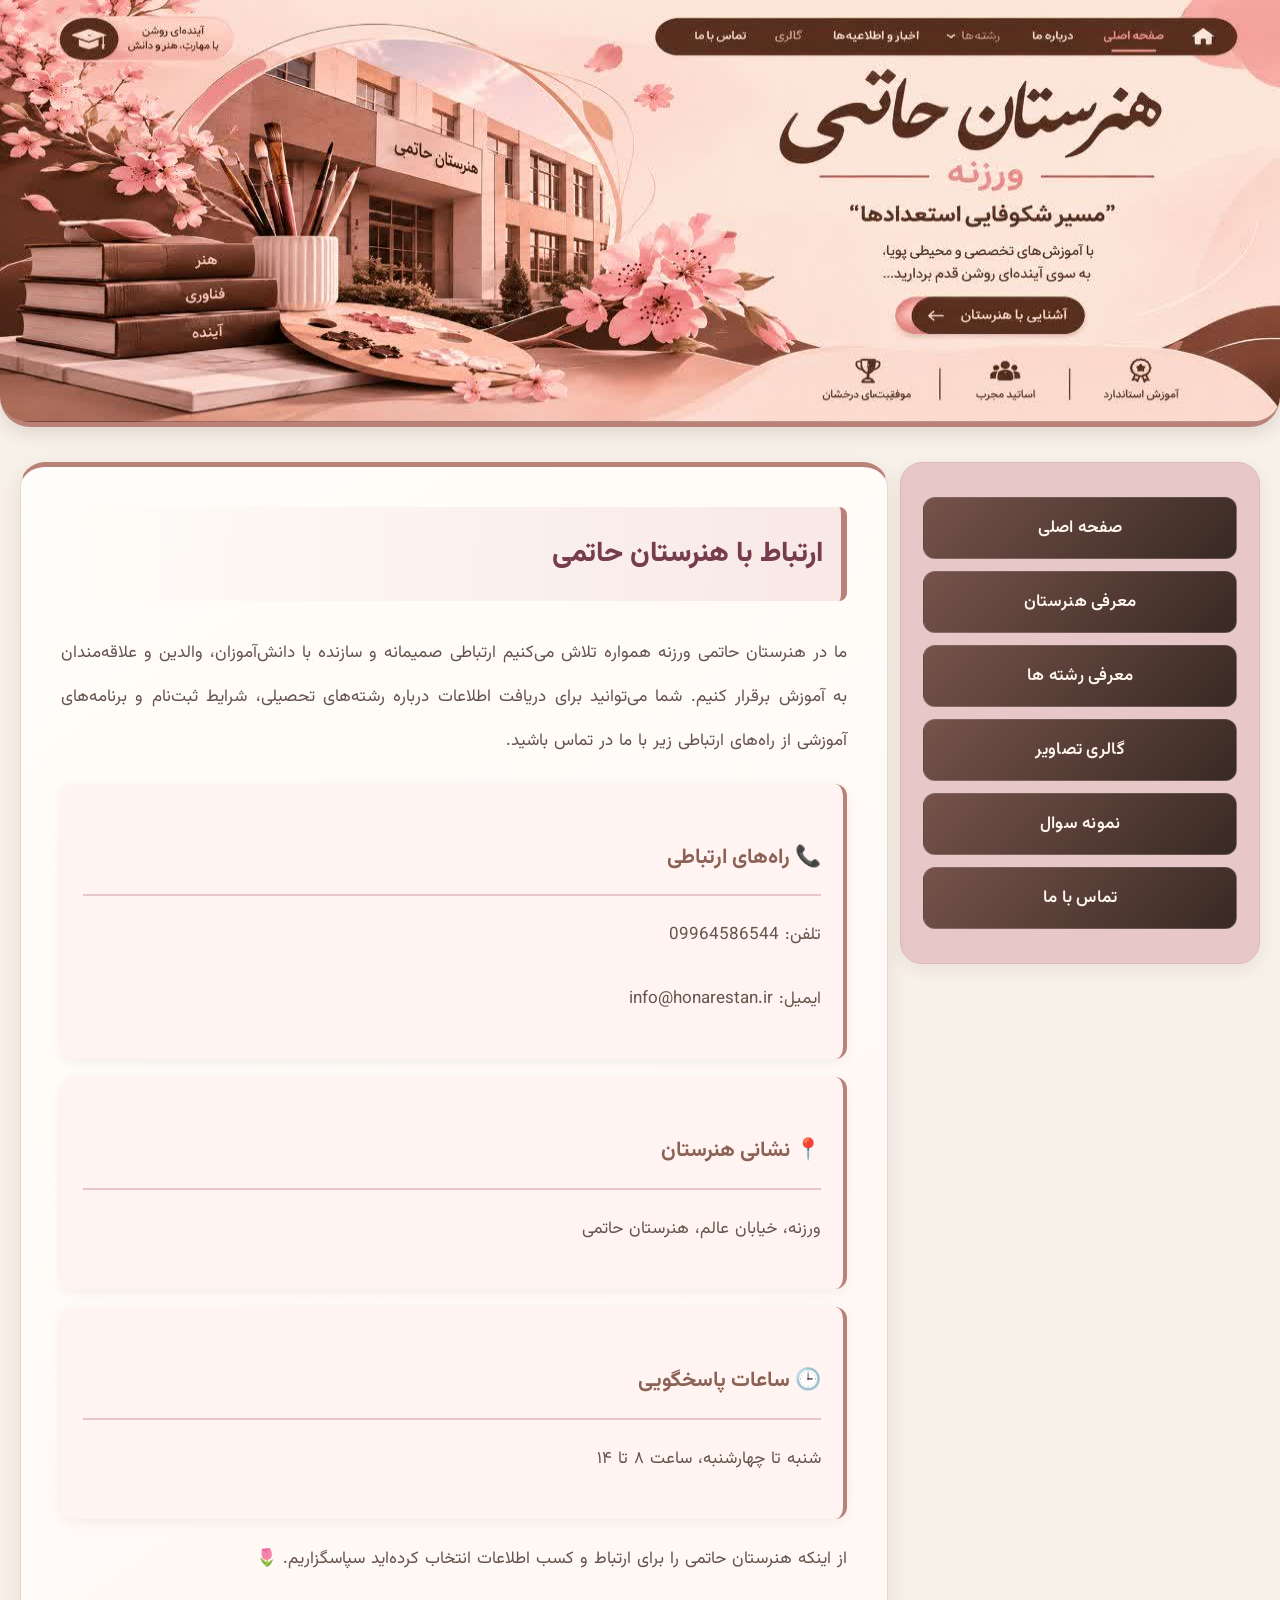
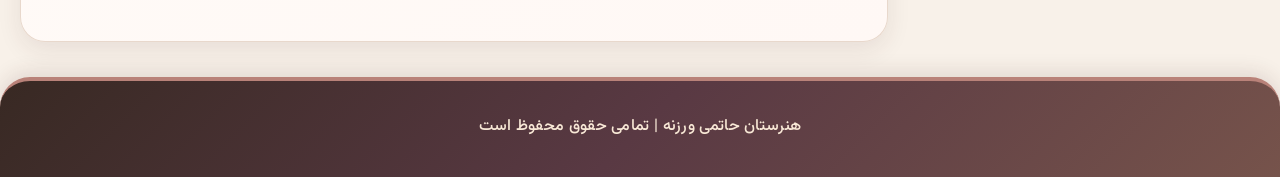
==== about.html @ 9a29a967 "add my site" ====
<!doctype html>
<html>
<head>
	<link rel="preconnect" href="https://fonts.googleapis.com">	
	<link rel="preconnect" href="https://fonts.gstatic.com" crossorigin>
	<link href="https://fonts.googleapis.com/css2?family=Vazirmatn:wght@400;500;600;700;800&display=swap" rel="stylesheet">


<meta charset="utf-8">
	    <meta name="viewport" content="width=device-width, initial-scale=1.0">

<title>تماس با ما</title>
	<style>
		
@charset "utf-8";
* {
    box-sizing: border-box;
}

body {
    font-family: 'Vazirmatn', Tahoma, sans-serif;
    direction: rtl;
    min-height: 100vh;
    display: flex;
    flex-direction: column;
    margin: 0;
    padding: 0;
    width: 100%;
    background-color: #F8F1E9;
    color: #382923;
}

.header {
    width: 100%;
    height: clamp(250px, 35vw, 550px);
    background-image: url("banner.jfif");
    background-size: cover;
    background-repeat: no-repeat;
    background-position: center;
    border-radius: 0 0 30px 30px;
    border-bottom: 5px solid #B98279;
    box-shadow: 0 5px 18px rgba(64, 37, 31, 0.15);
}
.main {
    direction: rtl;
    width: 100%;
    display: flex;
    align-items: flex-start;
    gap: 1%;
    padding: 20px;
    flex: 1;
    flex-direction: row-reverse;
    max-width: 1600px;
    margin: 0 auto;
}
.content {
    background: linear-gradient(145deg, #fffdf9, #fff8f5);
    width: 70%;
    min-height: 450px;
    padding: 40px;
    margin: 15px 0;
    text-align: justify;
    font-size: 17px;
    color: #66534b;
    border-radius: 25px;
    border: 1px solid #E8D8CC;
    border-top: 5px solid #B98279;
    box-shadow: 0 8px 25px rgba(64, 37, 31, 0.09);
    line-height: 2.5;
    transition: all 0.35s ease;
    position: relative;
    overflow: hidden;
}

/* افکت حرکت محتوا */

.content:hover {
    transform: translateY(-4px);
    box-shadow: 0 13px 30px rgba(64, 37, 31, 0.14);
}

/* عنوان اصلی محتوا */

.content h2 {
    color: #763D4E;
    font-size: 28px;
    font-weight: 800;
    margin-top: 0;
    margin-bottom: 30px;
    padding: 12px 18px;
    border-right: 6px solid #B98279;
    background: linear-gradient(to left, #F8E8E6, transparent);
    border-radius: 8px;
}

/* عنوان های فرعی */

.content h3 {
    color: #8B6255;
    font-size: 21px;
    font-weight: 700;
    border-bottom: 2px solid #E8C7C9;
    padding-bottom: 10px;
    margin-top: 30px;
    margin-bottom: 15px;
}

/* متن های داخل محتوا */

.content p {
    font-size: 17px;
    color: #66534b;
    line-height: 2.6;
    text-align: justify;
    word-spacing: 1px;
    margin-bottom: 20px;
}

/* تصاویر داخل محتوا */

.content img {
    display: block;
    max-width: 100%;
    height: auto;
    margin: 25px auto;
    border-radius: 18px;
    box-shadow: 0 5px 18px rgba(64, 37, 31, 0.13);
    transition: 0.3s ease;
}

.content img:hover {
    transform: scale(1.02);
}

/* فهرست داخل محتوا */

.content ul {
    padding-right: 25px;
}

.content li {
    margin: 10px 0;
    line-height: 2.2;
}

/* لینک های داخل محتوا */

.content a {
    color: #8B6255;
    text-decoration: none;
    transition: 0.3s;
}

.content a:hover {
    color: #B98279;
}

/* کارت های اطلاعاتی داخل محتوا */

.content .info-card {
    background: #FFF4F1;
    border-right: 4px solid #B98279;
    padding: 18px 22px;
    margin: 18px 0;
    border-radius: 12px;
    box-shadow: 0 3px 12px rgba(64, 37, 31, 0.06);
    transition: 0.3s ease;
}

.content .info-card:hover {
    transform: translateX(-5px);
    background: #FBE8E6;
}



.menu {
    width: 29%;
    background-color: #E8C7C9;
    min-height: 430px;
    padding: 22px;
    margin-top: 15px;
    font-size: 17px;
    border-radius: 22px;
    box-shadow: 0 5px 18px rgba(64, 37, 31, 0.08);
    border: 1px solid #DDB9B9;
    transition: 0.3s ease;
}

/* عنوان منو */

.menu h2,
.menu h3 {
    color: #763D4E;
    text-align: center;
    margin-top: 5px;
    margin-bottom: 25px;
}

/* لیست منو */

.menu ul {
    list-style: none;
    padding: 0;
    margin: 0;
}

.menu li {
    margin: 12px 0;
}

/* دکمه های منو */

.menu a:link,
.menu a:visited {
    background: linear-gradient(135deg, #76534B, #382923);
    color: #fff7f0;
    padding: 17px;
    display: block;
    text-decoration: none;
    border-radius: 12px;
    text-align: center;
    font-weight: 600;
    transition: all 0.3s ease;
    border: 1px solid rgba(255,255,255,0.15);
    letter-spacing: 0.3px;
}

/* افکت دکمه های منو */

.menu a:hover {
    background: linear-gradient(135deg, #B98279, #E8C7C9);
    color: #382923;
    transform: translateX(-5px);
    box-shadow: 0 6px 15px rgba(64, 37, 31, 0.2);
}

/* دسترسی با صفحه کلید */

.menu a:focus-visible {
    outline: 3px solid #763D4E;
    outline-offset: 3px;
}


img {
    max-width: 100%;
    height: auto;
    border-radius: 12px;
}


.footer {
    width: 100%;
    min-height: 100px;
    margin-top: auto;
    padding: 25px 15px;
    line-height: 2;
    text-align: center;
    background: linear-gradient(135deg, #382923, #593943, #76534B);
    font-size: 16px;
    color: #F8E8D6;
    border-top: 4px solid #B98279;
    border-radius: 30px 30px 0 0;
    box-shadow: 0 -5px 20px rgba(64, 37, 31, 0.12);
    transition: 0.3s ease;
}

.footer p {
    margin: 5px 0;
    font-weight: 500;
    letter-spacing: 0.3px;
}

.footer:hover {
    box-shadow: 0 -8px 25px rgba(64, 37, 31, 0.18);
}


@media screen and (max-width: 768px) {

    .main {
        flex-direction: column;
        padding: 10px;
        gap: 10px;
    }

    .content,
    .menu {
        width: 100%;
        padding: 20px;
        margin: 5px 0;
    }

    .header {
        height: 220px;
        border-radius: 0 0 20px 20px;
    }

    .content h2 {
        font-size: 22px;
    }

    .content h3 {
        font-size: 18px;
    }

    .content p {
        font-size: 15px;
    }

    .menu {
        min-height: auto;
    }

    .menu a:link,
    .menu a:visited {
        padding: 14px;
        font-size: 15px;
    }

    .footer {
        font-size: 14px;
        padding: 20px 10px;
        min-height: 85px;
    }
}


@media screen and (max-width: 400px) {

    .content {
        padding: 15px;
    }

    .content h2 {
        font-size: 19px;
    }

    .content h3 {
        font-size: 17px;
    }

    .content p {
        font-size: 14px;
    }

    .menu {
        padding: 15px;
    }

    .footer {
        font-size: 13px;
    }
}

		
	

/* اصلاحات یکپارچه برای نمایشگرهای کوچک و هدر کامل */
html { width: 100%; overflow-x: hidden; }
body { width: 100%; max-width: 100%; overflow-x: hidden; }
.header {
    width: 100%;
    height: auto !important;
    min-height: 0 !important;
    aspect-ratio: 1280 / 427;
    background-size: 100% 100% !important;
    background-position: center center !important;
    background-repeat: no-repeat;
}
.main { width: 100%; max-width: 100%; min-width: 0; }
.content, .menu { min-width: 0; max-width: 100%; overflow-wrap: anywhere; }
img, video, iframe { max-width: 100%; }
@media (max-width: 768px) {
    .main { flex-direction: column !important; align-items: stretch; gap: 12px; padding: 10px; }
    .content, .menu { width: 100% !important; max-width: 100%; margin: 5px 0; padding: 18px; }
    .header { border-radius: 0 0 18px 18px; }
    .content { font-size: 15px; line-height: 2; }
    .content p { font-size: 15px; line-height: 2.1; }
    .content h1 { font-size: clamp(21px, 6vw, 28px); }
    .content h2 { font-size: clamp(19px, 5.2vw, 24px); }
    .menu a { display: block; max-width: 100%; overflow-wrap: anywhere; }
}
@media (max-width: 400px) {
    .main { padding: 7px; }
    .content, .menu { padding: 14px; }
}

</style>
</head>

<body>
	<div class="header"></div>
	<div class="main">
		<div class="content">
			
<h2>ارتباط با هنرستان حاتمی</h2>

<p>
ما در هنرستان حاتمی ورزنه همواره تلاش می‌کنیم
ارتباطی صمیمانه و سازنده با دانش‌آموزان،
والدین و علاقه‌مندان به آموزش برقرار کنیم.
شما می‌توانید برای دریافت اطلاعات درباره رشته‌های
تحصیلی، شرایط ثبت‌نام و برنامه‌های آموزشی
از راه‌های ارتباطی زیر با ما در تماس باشید.
</p>

<div class="info-card">
    <h3>📞 راه‌های ارتباطی</h3>
    <p>
    تلفن: 09964586544
    </p>
    <p>
    ایمیل: info@honarestan.ir
    </p>
</div>

<div class="info-card">
    <h3>📍 نشانی هنرستان</h3>
    <p>
    ورزنه، خیابان عالم، هنرستان حاتمی
    </p>
</div>

<div class="info-card">
    <h3>🕒 ساعات پاسخگویی</h3>
    <p>
    شنبه تا چهارشنبه، ساعت ۸ تا ۱۴
    </p>
</div>

<p>
از اینکه هنرستان حاتمی را برای ارتباط و کسب اطلاعات
انتخاب کرده‌اید سپاسگزاریم. 🌷
</p>






				

				
		</div>
		<div class="menu">
			<ul>
		<li> <a href="index.html">صفحه اصلی</a></li>
		<li> <a href="moarefi.html">معرفی هنرستان</a></li>
		<li> <a href="reshteh.html">معرفی رشته ها</a></li>
		<li><a href="galeri.html">گالری تصاویر</a></li>
		<li><a href="Sample Questions.html">نمونه سوال</a></li>
		<li><a href="about.html">تماس با ما</a></li>
			</ul>
		</div>
	</div>
	<div class="footer">
			<p>هنرستان حاتمی ورزنه | تمامی حقوق محفوظ است</p>

	</div>
</body>
</html>
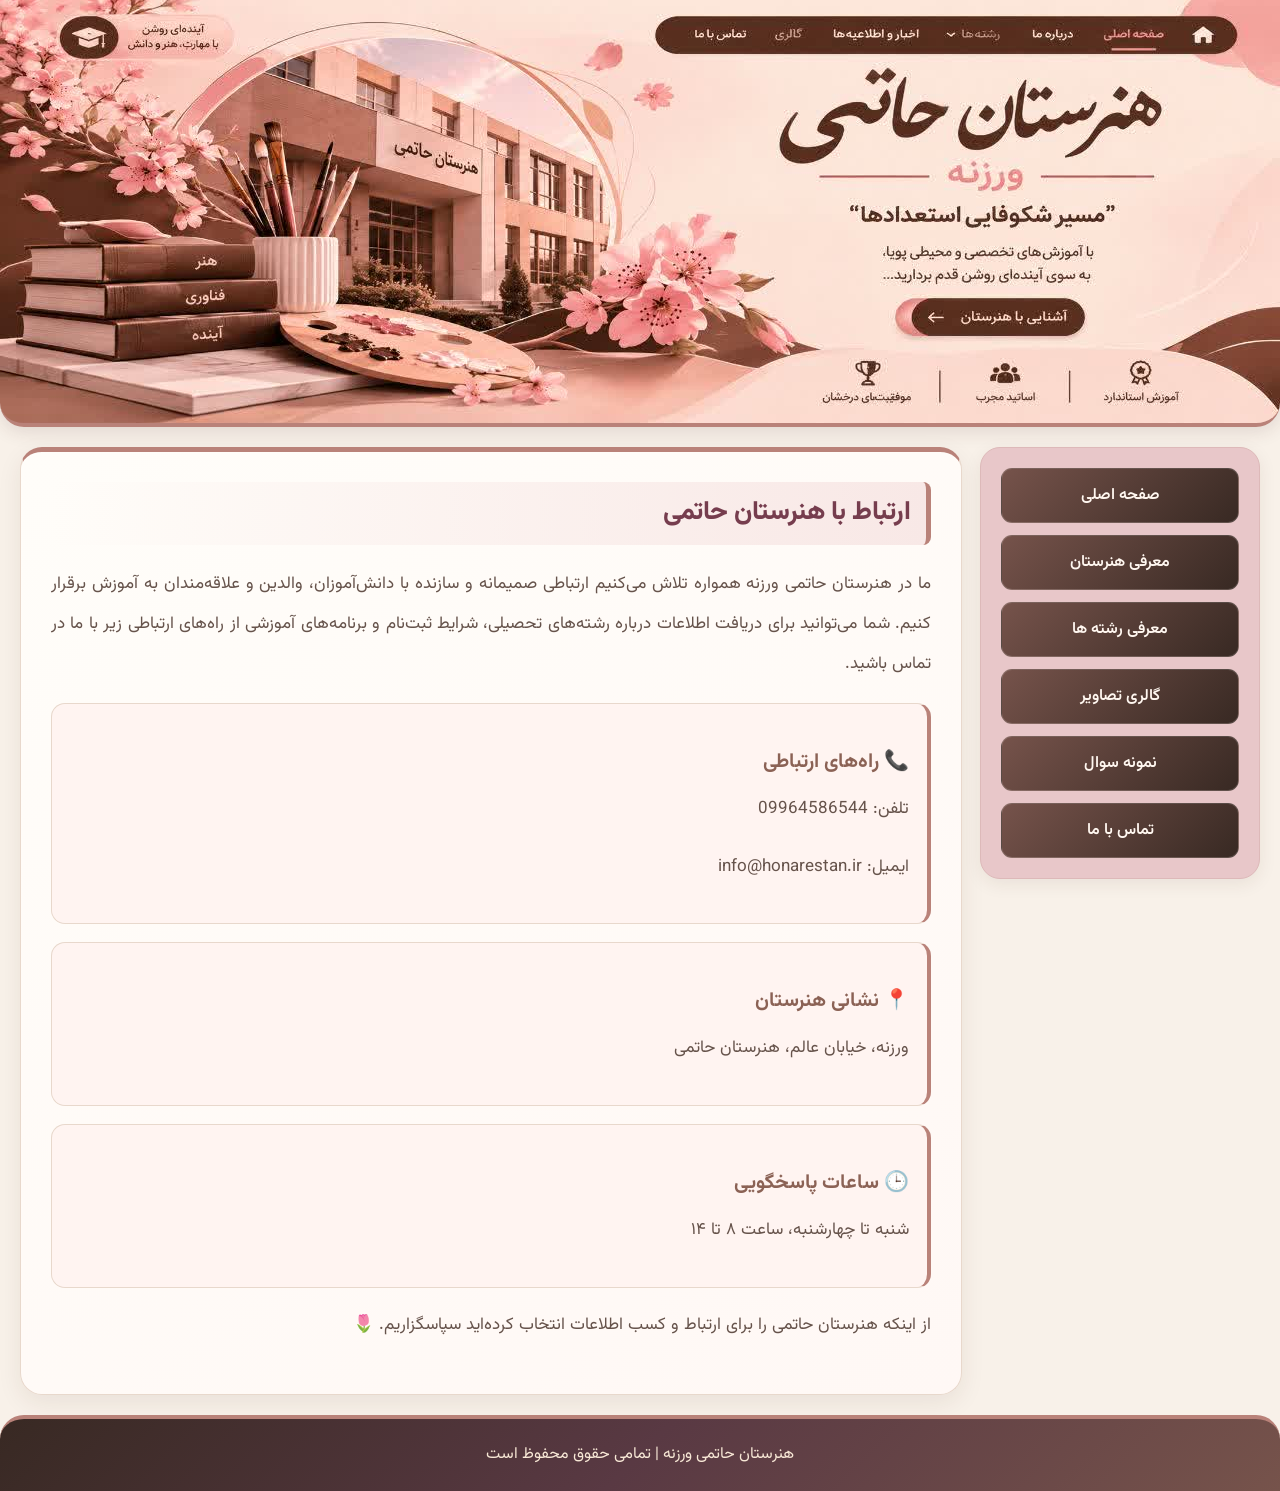
==== commit b72aa8de: "add my files" ====
--- a/about.html
+++ b/about.html
@@ -10,384 +10,7 @@
 	    <meta name="viewport" content="width=device-width, initial-scale=1.0">
 
 <title>تماس با ما</title>
-	<style>
-		
-@charset "utf-8";
-* {
-    box-sizing: border-box;
-}
-
-body {
-    font-family: 'Vazirmatn', Tahoma, sans-serif;
-    direction: rtl;
-    min-height: 100vh;
-    display: flex;
-    flex-direction: column;
-    margin: 0;
-    padding: 0;
-    width: 100%;
-    background-color: #F8F1E9;
-    color: #382923;
-}
-
-.header {
-    width: 100%;
-    height: clamp(250px, 35vw, 550px);
-    background-image: url("banner.jfif");
-    background-size: cover;
-    background-repeat: no-repeat;
-    background-position: center;
-    border-radius: 0 0 30px 30px;
-    border-bottom: 5px solid #B98279;
-    box-shadow: 0 5px 18px rgba(64, 37, 31, 0.15);
-}
-.main {
-    direction: rtl;
-    width: 100%;
-    display: flex;
-    align-items: flex-start;
-    gap: 1%;
-    padding: 20px;
-    flex: 1;
-    flex-direction: row-reverse;
-    max-width: 1600px;
-    margin: 0 auto;
-}
-.content {
-    background: linear-gradient(145deg, #fffdf9, #fff8f5);
-    width: 70%;
-    min-height: 450px;
-    padding: 40px;
-    margin: 15px 0;
-    text-align: justify;
-    font-size: 17px;
-    color: #66534b;
-    border-radius: 25px;
-    border: 1px solid #E8D8CC;
-    border-top: 5px solid #B98279;
-    box-shadow: 0 8px 25px rgba(64, 37, 31, 0.09);
-    line-height: 2.5;
-    transition: all 0.35s ease;
-    position: relative;
-    overflow: hidden;
-}
-
-/* افکت حرکت محتوا */
-
-.content:hover {
-    transform: translateY(-4px);
-    box-shadow: 0 13px 30px rgba(64, 37, 31, 0.14);
-}
-
-/* عنوان اصلی محتوا */
-
-.content h2 {
-    color: #763D4E;
-    font-size: 28px;
-    font-weight: 800;
-    margin-top: 0;
-    margin-bottom: 30px;
-    padding: 12px 18px;
-    border-right: 6px solid #B98279;
-    background: linear-gradient(to left, #F8E8E6, transparent);
-    border-radius: 8px;
-}
-
-/* عنوان های فرعی */
-
-.content h3 {
-    color: #8B6255;
-    font-size: 21px;
-    font-weight: 700;
-    border-bottom: 2px solid #E8C7C9;
-    padding-bottom: 10px;
-    margin-top: 30px;
-    margin-bottom: 15px;
-}
-
-/* متن های داخل محتوا */
-
-.content p {
-    font-size: 17px;
-    color: #66534b;
-    line-height: 2.6;
-    text-align: justify;
-    word-spacing: 1px;
-    margin-bottom: 20px;
-}
-
-/* تصاویر داخل محتوا */
-
-.content img {
-    display: block;
-    max-width: 100%;
-    height: auto;
-    margin: 25px auto;
-    border-radius: 18px;
-    box-shadow: 0 5px 18px rgba(64, 37, 31, 0.13);
-    transition: 0.3s ease;
-}
-
-.content img:hover {
-    transform: scale(1.02);
-}
-
-/* فهرست داخل محتوا */
-
-.content ul {
-    padding-right: 25px;
-}
-
-.content li {
-    margin: 10px 0;
-    line-height: 2.2;
-}
-
-/* لینک های داخل محتوا */
-
-.content a {
-    color: #8B6255;
-    text-decoration: none;
-    transition: 0.3s;
-}
-
-.content a:hover {
-    color: #B98279;
-}
-
-/* کارت های اطلاعاتی داخل محتوا */
-
-.content .info-card {
-    background: #FFF4F1;
-    border-right: 4px solid #B98279;
-    padding: 18px 22px;
-    margin: 18px 0;
-    border-radius: 12px;
-    box-shadow: 0 3px 12px rgba(64, 37, 31, 0.06);
-    transition: 0.3s ease;
-}
-
-.content .info-card:hover {
-    transform: translateX(-5px);
-    background: #FBE8E6;
-}
-
-
-
-.menu {
-    width: 29%;
-    background-color: #E8C7C9;
-    min-height: 430px;
-    padding: 22px;
-    margin-top: 15px;
-    font-size: 17px;
-    border-radius: 22px;
-    box-shadow: 0 5px 18px rgba(64, 37, 31, 0.08);
-    border: 1px solid #DDB9B9;
-    transition: 0.3s ease;
-}
-
-/* عنوان منو */
-
-.menu h2,
-.menu h3 {
-    color: #763D4E;
-    text-align: center;
-    margin-top: 5px;
-    margin-bottom: 25px;
-}
-
-/* لیست منو */
-
-.menu ul {
-    list-style: none;
-    padding: 0;
-    margin: 0;
-}
-
-.menu li {
-    margin: 12px 0;
-}
-
-/* دکمه های منو */
-
-.menu a:link,
-.menu a:visited {
-    background: linear-gradient(135deg, #76534B, #382923);
-    color: #fff7f0;
-    padding: 17px;
-    display: block;
-    text-decoration: none;
-    border-radius: 12px;
-    text-align: center;
-    font-weight: 600;
-    transition: all 0.3s ease;
-    border: 1px solid rgba(255,255,255,0.15);
-    letter-spacing: 0.3px;
-}
-
-/* افکت دکمه های منو */
-
-.menu a:hover {
-    background: linear-gradient(135deg, #B98279, #E8C7C9);
-    color: #382923;
-    transform: translateX(-5px);
-    box-shadow: 0 6px 15px rgba(64, 37, 31, 0.2);
-}
-
-/* دسترسی با صفحه کلید */
-
-.menu a:focus-visible {
-    outline: 3px solid #763D4E;
-    outline-offset: 3px;
-}
-
-
-img {
-    max-width: 100%;
-    height: auto;
-    border-radius: 12px;
-}
-
-
-.footer {
-    width: 100%;
-    min-height: 100px;
-    margin-top: auto;
-    padding: 25px 15px;
-    line-height: 2;
-    text-align: center;
-    background: linear-gradient(135deg, #382923, #593943, #76534B);
-    font-size: 16px;
-    color: #F8E8D6;
-    border-top: 4px solid #B98279;
-    border-radius: 30px 30px 0 0;
-    box-shadow: 0 -5px 20px rgba(64, 37, 31, 0.12);
-    transition: 0.3s ease;
-}
-
-.footer p {
-    margin: 5px 0;
-    font-weight: 500;
-    letter-spacing: 0.3px;
-}
-
-.footer:hover {
-    box-shadow: 0 -8px 25px rgba(64, 37, 31, 0.18);
-}
-
-
-@media screen and (max-width: 768px) {
-
-    .main {
-        flex-direction: column;
-        padding: 10px;
-        gap: 10px;
-    }
-
-    .content,
-    .menu {
-        width: 100%;
-        padding: 20px;
-        margin: 5px 0;
-    }
-
-    .header {
-        height: 220px;
-        border-radius: 0 0 20px 20px;
-    }
-
-    .content h2 {
-        font-size: 22px;
-    }
-
-    .content h3 {
-        font-size: 18px;
-    }
-
-    .content p {
-        font-size: 15px;
-    }
-
-    .menu {
-        min-height: auto;
-    }
-
-    .menu a:link,
-    .menu a:visited {
-        padding: 14px;
-        font-size: 15px;
-    }
-
-    .footer {
-        font-size: 14px;
-        padding: 20px 10px;
-        min-height: 85px;
-    }
-}
-
-
-@media screen and (max-width: 400px) {
-
-    .content {
-        padding: 15px;
-    }
-
-    .content h2 {
-        font-size: 19px;
-    }
-
-    .content h3 {
-        font-size: 17px;
-    }
-
-    .content p {
-        font-size: 14px;
-    }
-
-    .menu {
-        padding: 15px;
-    }
-
-    .footer {
-        font-size: 13px;
-    }
-}
-
-		
-	
-
-/* اصلاحات یکپارچه برای نمایشگرهای کوچک و هدر کامل */
-html { width: 100%; overflow-x: hidden; }
-body { width: 100%; max-width: 100%; overflow-x: hidden; }
-.header {
-    width: 100%;
-    height: auto !important;
-    min-height: 0 !important;
-    aspect-ratio: 1280 / 427;
-    background-size: 100% 100% !important;
-    background-position: center center !important;
-    background-repeat: no-repeat;
-}
-.main { width: 100%; max-width: 100%; min-width: 0; }
-.content, .menu { min-width: 0; max-width: 100%; overflow-wrap: anywhere; }
-img, video, iframe { max-width: 100%; }
-@media (max-width: 768px) {
-    .main { flex-direction: column !important; align-items: stretch; gap: 12px; padding: 10px; }
-    .content, .menu { width: 100% !important; max-width: 100%; margin: 5px 0; padding: 18px; }
-    .header { border-radius: 0 0 18px 18px; }
-    .content { font-size: 15px; line-height: 2; }
-    .content p { font-size: 15px; line-height: 2.1; }
-    .content h1 { font-size: clamp(21px, 6vw, 28px); }
-    .content h2 { font-size: clamp(19px, 5.2vw, 24px); }
-    .menu a { display: block; max-width: 100%; overflow-wrap: anywhere; }
-}
-@media (max-width: 400px) {
-    .main { padding: 7px; }
-    .content, .menu { padding: 14px; }
-}
-
-</style>
+    <link rel="stylesheet" href="style8.css">
 </head>
 
 <body>
--- a/style8.css
+++ b/style8.css
@@ -0,0 +1,264 @@
+@charset "utf-8";
+
+/* تنظیمات پایه */
+* {
+    box-sizing: border-box;
+}
+
+html {
+    width: 100%;
+    overflow-x: hidden;
+}
+
+body {
+    direction: rtl;
+    font-family: "Vazirmatn", Tahoma, sans-serif;
+    margin: 0;
+    min-height: 100vh;
+    display: flex;
+    flex-direction: column;
+    background: #F8F1E9;
+    color: #382923;
+    overflow-x: hidden;
+}
+
+/* هدر */
+.header {
+    width: 100%;
+    aspect-ratio: 1280 / 427;
+    flex: 0 0 auto;
+    background-image: url("banner.jfif");
+    background-size: cover;
+    background-position: center;
+    background-repeat: no-repeat;
+    border-bottom: 4px solid #B98279;
+    border-radius: 0 0 24px 24px;
+    box-shadow: 0 5px 18px rgba(64, 37, 31, .12);
+}
+
+/* چیدمان اصلی: محتوا چپ، منو راست */
+.main {
+    direction: ltr;
+    display: flex;
+    flex-direction: row;
+    align-items: flex-start;
+    gap: 18px;
+    width: 100%;
+    max-width: 1400px;
+    margin: 0 auto;
+    padding: 20px;
+    flex: 1 0 auto;
+}
+
+.content,
+.menu {
+    direction: rtl;
+    min-width: 0;
+}
+
+.content {
+    order: 1;
+    flex: 1 1 0;
+    width: auto;
+    min-height: 420px;
+    margin: 0;
+    padding: 30px;
+    background: linear-gradient(145deg, #fffdf9, #fff8f5);
+    color: #66534b;
+    font-size: 17px;
+    line-height: 2.35;
+    text-align: justify;
+    border: 1px solid #E8D8CC;
+    border-top: 5px solid #B98279;
+    border-radius: 22px;
+    box-shadow: 0 8px 24px rgba(64, 37, 31, .08);
+    overflow-wrap: anywhere;
+}
+
+.content h1,
+.content h2 {
+    color: #763D4E;
+    font-weight: 800;
+    line-height: 1.8;
+    margin: 0 0 20px;
+    padding: 8px 15px;
+    border-right: 5px solid #B98279;
+    background: linear-gradient(to left, #F8E8E6, transparent);
+    border-radius: 8px;
+}
+
+.content h2 { font-size: 26px; }
+.content h3 {
+    color: #8B6255;
+    font-size: 20px;
+    margin: 22px 0 10px;
+    line-height: 1.8;
+}
+.content p {
+    color: #66534b;
+    line-height: 2.35;
+    margin: 0 0 18px;
+}
+.content ul { padding-right: 24px; }
+.content li { margin: 8px 0; }
+
+.menu {
+    order: 2;
+    flex: 0 0 280px;
+    width: 280px;
+    min-height: 300px;
+    margin: 0;
+    padding: 20px;
+    background: #E8C7C9;
+    border: 1px solid #DDB9B9;
+    border-radius: 20px;
+    box-shadow: 0 5px 18px rgba(64, 37, 31, .08);
+}
+
+.menu ul {
+    list-style: none;
+    padding: 0;
+    margin: 0;
+}
+.menu li { margin: 0 0 12px; }
+.menu li:last-child { margin-bottom: 0; }
+.menu a,
+.menu a:link,
+.menu a:visited {
+    display: block;
+    width: 100%;
+    padding: 14px 10px;
+    color: #FFF7F0;
+    background: linear-gradient(135deg, #76534B, #382923);
+    text-decoration: none;
+    text-align: center;
+    font-weight: 600;
+    border: 1px solid rgba(255,255,255,.15);
+    border-radius: 11px;
+    transition: .2s ease;
+}
+.menu a:hover {
+    color: #382923;
+    background: linear-gradient(135deg, #B98279, #E8C7C9);
+    transform: translateX(-3px);
+    box-shadow: 0 5px 12px rgba(64, 37, 31, .15);
+}
+.menu a:focus-visible {
+    outline: 3px solid #763D4E;
+    outline-offset: 3px;
+}
+
+img {
+    display: block;
+    max-width: 100%;
+    height: auto;
+    border-radius: 12px;
+}
+
+/* گالری */
+.gallery {
+    display: grid;
+    grid-template-columns: repeat(auto-fit, minmax(190px, 1fr));
+    gap: 18px;
+}
+.gallery-item {
+    padding: 12px;
+    background: #FFF4F1;
+    border: 1px solid #E8D8CC;
+    border-radius: 16px;
+    text-align: center;
+}
+.gallery-item img {
+    width: 100%;
+    aspect-ratio: 3 / 4;
+    object-fit: cover;
+}
+.gallery-item h3 { margin: 10px 0 0; }
+
+/* کارت‌ها و نمونه سؤال */
+.info-card,
+.question-card,
+.field-section {
+    padding: 18px;
+    margin: 18px 0;
+    background: #FFF4F1;
+    border: 1px solid #E8D8CC;
+    border-right: 4px solid #B98279;
+    border-radius: 14px;
+}
+.pdf-btn {
+    display: inline-block;
+    padding: 10px 18px;
+    color: #fff7f0;
+    background: #76534B;
+    text-decoration: none;
+    border-radius: 9px;
+}
+
+/* پابرگ */
+.footer {
+    width: 100%;
+    margin-top: auto;
+    padding: 20px 15px;
+    color: #F8E8D6;
+    background: linear-gradient(135deg, #382923, #593943, #76534B);
+    border-top: 4px solid #B98279;
+    border-radius: 24px 24px 0 0;
+    text-align: center;
+    line-height: 2;
+}
+.footer p { margin: 0; }
+
+/* موبایل و تبلت */
+@media (max-width: 768px) {
+    .header {
+        aspect-ratio: 1280 / 427;
+        border-radius: 0 0 16px 16px;
+    }
+    .main {
+        flex-direction: column;
+        gap: 12px;
+        padding: 12px;
+    }
+    .menu {
+        order: 1;
+        flex: 0 0 auto;
+        width: 100%;
+        min-height: 0;
+        padding: 14px;
+    }
+    .menu ul {
+        display: grid;
+        grid-template-columns: repeat(2, minmax(0, 1fr));
+        gap: 9px;
+    }
+    .menu li { margin: 0; }
+    .menu a,
+    .menu a:link,
+    .menu a:visited {
+        height: 100%;
+        padding: 12px 7px;
+        font-size: 14px;
+    }
+    .content {
+        order: 2;
+        width: 100%;
+        min-height: 0;
+        padding: 20px;
+        font-size: 15px;
+    }
+    .content h1,
+    .content h2 { font-size: 21px; }
+    .content h3 { font-size: 18px; }
+    .content p { font-size: 15px; line-height: 2.1; }
+    .footer { font-size: 14px; }
+}
+
+@media (max-width: 380px) {
+    .main { padding: 8px; }
+    .menu { padding: 10px; }
+    .menu a,
+    .menu a:link,
+    .menu a:visited { font-size: 13px; }
+    .content { padding: 15px; }
+}
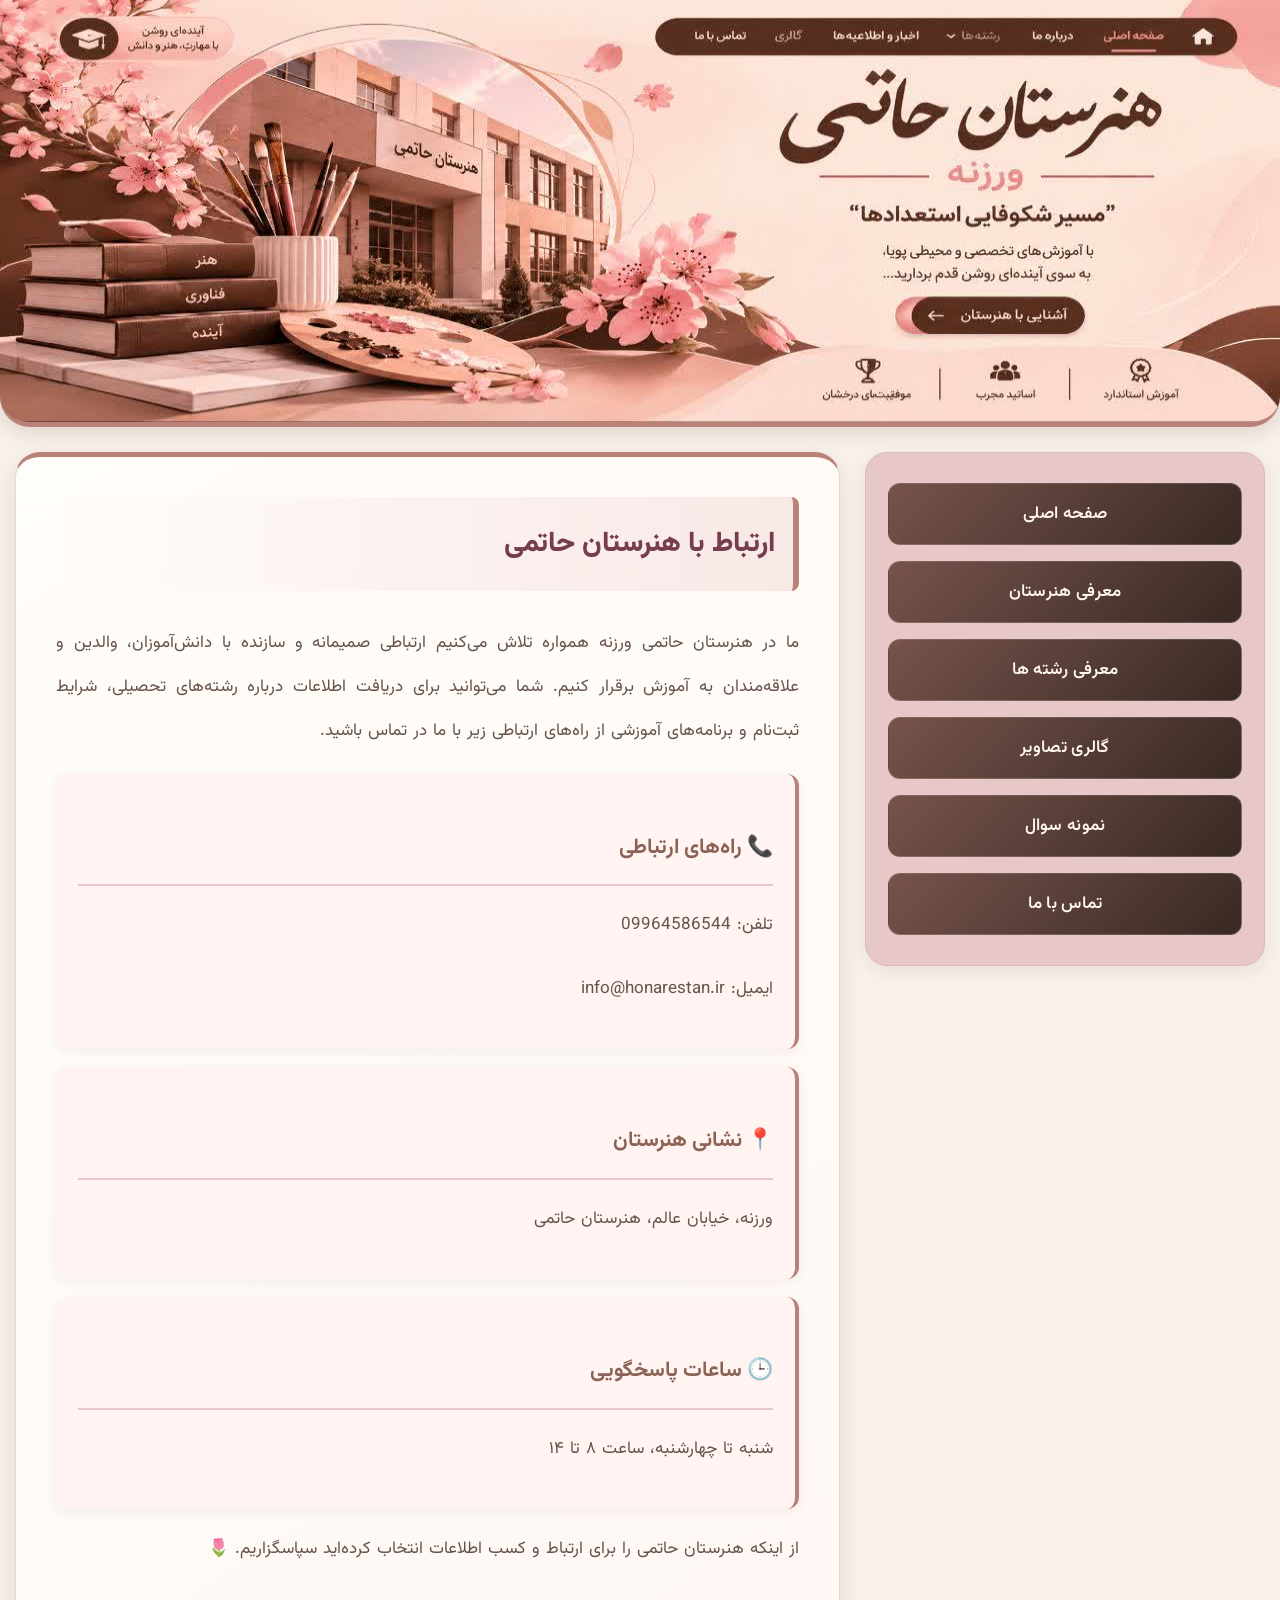
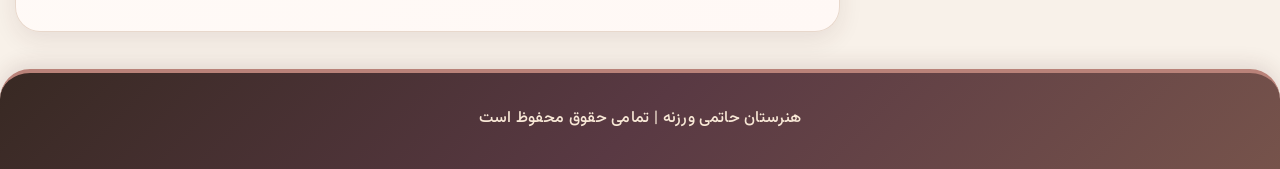
==== commit e336fc6a: "add my site" ====
--- a/about.html
+++ b/about.html
@@ -1,86 +1,615 @@
-<!doctype html>
-<html>
-<head>
-	<link rel="preconnect" href="https://fonts.googleapis.com">	
-	<link rel="preconnect" href="https://fonts.gstatic.com" crossorigin>
-	<link href="https://fonts.googleapis.com/css2?family=Vazirmatn:wght@400;500;600;700;800&display=swap" rel="stylesheet">
-
-
-<meta charset="utf-8">
-	    <meta name="viewport" content="width=device-width, initial-scale=1.0">
-
-<title>تماس با ما</title>
-    <link rel="stylesheet" href="style8.css">
-</head>
-
-<body>
-	<div class="header"></div>
-	<div class="main">
-		<div class="content">
-			
-<h2>ارتباط با هنرستان حاتمی</h2>
-
-<p>
-ما در هنرستان حاتمی ورزنه همواره تلاش می‌کنیم
-ارتباطی صمیمانه و سازنده با دانش‌آموزان،
-والدین و علاقه‌مندان به آموزش برقرار کنیم.
-شما می‌توانید برای دریافت اطلاعات درباره رشته‌های
-تحصیلی، شرایط ثبت‌نام و برنامه‌های آموزشی
-از راه‌های ارتباطی زیر با ما در تماس باشید.
-</p>
-
-<div class="info-card">
-    <h3>📞 راه‌های ارتباطی</h3>
-    <p>
-    تلفن: 09964586544
-    </p>
-    <p>
-    ایمیل: info@honarestan.ir
-    </p>
-</div>
-
-<div class="info-card">
-    <h3>📍 نشانی هنرستان</h3>
-    <p>
-    ورزنه، خیابان عالم، هنرستان حاتمی
-    </p>
-</div>
-
-<div class="info-card">
-    <h3>🕒 ساعات پاسخگویی</h3>
-    <p>
-    شنبه تا چهارشنبه، ساعت ۸ تا ۱۴
-    </p>
-</div>
-
-<p>
-از اینکه هنرستان حاتمی را برای ارتباط و کسب اطلاعات
-انتخاب کرده‌اید سپاسگزاریم. 🌷
-</p>
-
-
-
-
-
-
-				
-
-				
-		</div>
-		<div class="menu">
-			<ul>
-		<li> <a href="index.html">صفحه اصلی</a></li>
-		<li> <a href="moarefi.html">معرفی هنرستان</a></li>
-		<li> <a href="reshteh.html">معرفی رشته ها</a></li>
-		<li><a href="galeri.html">گالری تصاویر</a></li>
-		<li><a href="Sample Questions.html">نمونه سوال</a></li>
-		<li><a href="about.html">تماس با ما</a></li>
-			</ul>
-		</div>
-	</div>
-	<div class="footer">
-			<p>هنرستان حاتمی ورزنه | تمامی حقوق محفوظ است</p>
-
-	</div>
-</body>
-</html>
+<!doctype html>
+<html>
+<head>
+	<link rel="preconnect" href="https://fonts.googleapis.com">	
+	<link rel="preconnect" href="https://fonts.gstatic.com" crossorigin>
+	<link href="https://fonts.googleapis.com/css2?family=Vazirmatn:wght@400;500;600;700;800&display=swap" rel="stylesheet">
+
+
+<meta charset="utf-8">
+	    <meta name="viewport" content="width=device-width, initial-scale=1.0">
+
+<title>تماس با ما</title>
+	<style>
+		
+@charset "utf-8";
+* {
+    box-sizing: border-box;
+}
+
+body {
+    font-family: 'Vazirmatn', Tahoma, sans-serif;
+    direction: rtl;
+    min-height: 100vh;
+    display: flex;
+    flex-direction: column;
+    margin: 0;
+    padding: 0;
+    width: 100%;
+    background-color: #F8F1E9;
+    color: #382923;
+}
+
+.header {
+    width: 100%;
+    height: clamp(250px, 35vw, 550px);
+    background-image: url("banner.jfif");
+    background-size: cover;
+    background-repeat: no-repeat;
+    background-position: center;
+    border-radius: 0 0 30px 30px;
+    border-bottom: 5px solid #B98279;
+    box-shadow: 0 5px 18px rgba(64, 37, 31, 0.15);
+}
+.main {
+    direction: rtl;
+    width: 100%;
+    display: flex;
+    align-items: flex-start;
+    gap: 1%;
+    padding: 20px;
+    flex: 1;
+    flex-direction: row-reverse;
+    max-width: 1600px;
+    margin: 0 auto;
+}
+.content {
+    background: linear-gradient(145deg, #fffdf9, #fff8f5);
+    width: 70%;
+    min-height: 450px;
+    padding: 40px;
+    margin: 15px 0;
+    text-align: justify;
+    font-size: 17px;
+    color: #66534b;
+    border-radius: 25px;
+    border: 1px solid #E8D8CC;
+    border-top: 5px solid #B98279;
+    box-shadow: 0 8px 25px rgba(64, 37, 31, 0.09);
+    line-height: 2.5;
+    transition: all 0.35s ease;
+    position: relative;
+    overflow: hidden;
+}
+
+/* افکت حرکت محتوا */
+
+.content:hover {
+    transform: translateY(-4px);
+    box-shadow: 0 13px 30px rgba(64, 37, 31, 0.14);
+}
+
+/* عنوان اصلی محتوا */
+
+.content h2 {
+    color: #763D4E;
+    font-size: 28px;
+    font-weight: 800;
+    margin-top: 0;
+    margin-bottom: 30px;
+    padding: 12px 18px;
+    border-right: 6px solid #B98279;
+    background: linear-gradient(to left, #F8E8E6, transparent);
+    border-radius: 8px;
+}
+
+/* عنوان های فرعی */
+
+.content h3 {
+    color: #8B6255;
+    font-size: 21px;
+    font-weight: 700;
+    border-bottom: 2px solid #E8C7C9;
+    padding-bottom: 10px;
+    margin-top: 30px;
+    margin-bottom: 15px;
+}
+
+/* متن های داخل محتوا */
+
+.content p {
+    font-size: 17px;
+    color: #66534b;
+    line-height: 2.6;
+    text-align: justify;
+    word-spacing: 1px;
+    margin-bottom: 20px;
+}
+
+/* تصاویر داخل محتوا */
+
+.content img {
+    display: block;
+    max-width: 100%;
+    height: auto;
+    margin: 25px auto;
+    border-radius: 18px;
+    box-shadow: 0 5px 18px rgba(64, 37, 31, 0.13);
+    transition: 0.3s ease;
+}
+
+.content img:hover {
+    transform: scale(1.02);
+}
+
+/* فهرست داخل محتوا */
+
+.content ul {
+    padding-right: 25px;
+}
+
+.content li {
+    margin: 10px 0;
+    line-height: 2.2;
+}
+
+/* لینک های داخل محتوا */
+
+.content a {
+    color: #8B6255;
+    text-decoration: none;
+    transition: 0.3s;
+}
+
+.content a:hover {
+    color: #B98279;
+}
+
+/* کارت های اطلاعاتی داخل محتوا */
+
+.content .info-card {
+    background: #FFF4F1;
+    border-right: 4px solid #B98279;
+    padding: 18px 22px;
+    margin: 18px 0;
+    border-radius: 12px;
+    box-shadow: 0 3px 12px rgba(64, 37, 31, 0.06);
+    transition: 0.3s ease;
+}
+
+.content .info-card:hover {
+    transform: translateX(-5px);
+    background: #FBE8E6;
+}
+
+
+
+.menu {
+    width: 29%;
+    background-color: #E8C7C9;
+    min-height: 430px;
+    padding: 22px;
+    margin-top: 15px;
+    font-size: 17px;
+    border-radius: 22px;
+    box-shadow: 0 5px 18px rgba(64, 37, 31, 0.08);
+    border: 1px solid #DDB9B9;
+    transition: 0.3s ease;
+}
+
+/* عنوان منو */
+
+.menu h2,
+.menu h3 {
+    color: #763D4E;
+    text-align: center;
+    margin-top: 5px;
+    margin-bottom: 25px;
+}
+
+/* لیست منو */
+
+.menu ul {
+    list-style: none;
+    padding: 0;
+    margin: 0;
+}
+
+.menu li {
+    margin: 12px 0;
+}
+
+/* دکمه های منو */
+
+.menu a:link,
+.menu a:visited {
+    background: linear-gradient(135deg, #76534B, #382923);
+    color: #fff7f0;
+    padding: 17px;
+    display: block;
+    text-decoration: none;
+    border-radius: 12px;
+    text-align: center;
+    font-weight: 600;
+    transition: all 0.3s ease;
+    border: 1px solid rgba(255,255,255,0.15);
+    letter-spacing: 0.3px;
+}
+
+/* افکت دکمه های منو */
+
+.menu a:hover {
+    background: linear-gradient(135deg, #B98279, #E8C7C9);
+    color: #382923;
+    transform: translateX(-5px);
+    box-shadow: 0 6px 15px rgba(64, 37, 31, 0.2);
+}
+
+/* دسترسی با صفحه کلید */
+
+.menu a:focus-visible {
+    outline: 3px solid #763D4E;
+    outline-offset: 3px;
+}
+
+
+img {
+    max-width: 100%;
+    height: auto;
+    border-radius: 12px;
+}
+
+
+.footer {
+    width: 100%;
+    min-height: 100px;
+    margin-top: auto;
+    padding: 25px 15px;
+    line-height: 2;
+    text-align: center;
+    background: linear-gradient(135deg, #382923, #593943, #76534B);
+    font-size: 16px;
+    color: #F8E8D6;
+    border-top: 4px solid #B98279;
+    border-radius: 30px 30px 0 0;
+    box-shadow: 0 -5px 20px rgba(64, 37, 31, 0.12);
+    transition: 0.3s ease;
+}
+
+.footer p {
+    margin: 5px 0;
+    font-weight: 500;
+    letter-spacing: 0.3px;
+}
+
+.footer:hover {
+    box-shadow: 0 -8px 25px rgba(64, 37, 31, 0.18);
+}
+
+
+@media screen and (max-width: 768px) {
+
+    .main {
+        flex-direction: column;
+        padding: 10px;
+        gap: 10px;
+    }
+
+    .content,
+    .menu {
+        width: 100%;
+        padding: 20px;
+        margin: 5px 0;
+    }
+
+    .header {
+        height: 220px;
+        border-radius: 0 0 20px 20px;
+    }
+
+    .content h2 {
+        font-size: 22px;
+    }
+
+    .content h3 {
+        font-size: 18px;
+    }
+
+    .content p {
+        font-size: 15px;
+    }
+
+    .menu {
+        min-height: auto;
+    }
+
+    .menu a:link,
+    .menu a:visited {
+        padding: 14px;
+        font-size: 15px;
+    }
+
+    .footer {
+        font-size: 14px;
+        padding: 20px 10px;
+        min-height: 85px;
+    }
+}
+
+
+@media screen and (max-width: 400px) {
+
+    .content {
+        padding: 15px;
+    }
+
+    .content h2 {
+        font-size: 19px;
+    }
+
+    .content h3 {
+        font-size: 17px;
+    }
+
+    .content p {
+        font-size: 14px;
+    }
+
+    .menu {
+        padding: 15px;
+    }
+
+    .footer {
+        font-size: 13px;
+    }
+}
+
+		
+	
+
+/* اصلاحات یکپارچه برای نمایشگرهای کوچک و هدر کامل */
+html { width: 100%; overflow-x: hidden; }
+body { width: 100%; max-width: 100%; overflow-x: hidden; }
+.header {
+    width: 100%;
+    height: auto !important;
+    min-height: 0 !important;
+    aspect-ratio: 1280 / 427;
+    background-size: 100% 100% !important;
+    background-position: center center !important;
+    background-repeat: no-repeat;
+}
+.main { width: 100%; max-width: 100%; min-width: 0; }
+.content, .menu { min-width: 0; max-width: 100%; overflow-wrap: anywhere; }
+img, video, iframe { max-width: 100%; }
+@media (max-width: 768px) {
+    .main { flex-direction: column !important; align-items: stretch; gap: 12px; padding: 10px; }
+    .content, .menu { width: 100% !important; max-width: 100%; margin: 5px 0; padding: 18px; }
+    .header { border-radius: 0 0 18px 18px; }
+    .content { font-size: 15px; line-height: 2; }
+    .content p { font-size: 15px; line-height: 2.1; }
+    .content h1 { font-size: clamp(21px, 6vw, 28px); }
+    .content h2 { font-size: clamp(19px, 5.2vw, 24px); }
+    .menu a { display: block; max-width: 100%; overflow-wrap: anywhere; }
+}
+@media (max-width: 400px) {
+    .main { padding: 7px; }
+    .content, .menu { padding: 14px; }
+}
+		@media screen and (max-width: 768px) {
+    .main {
+        display: flex;
+        flex-direction: column;
+        align-items: stretch;
+    }
+
+    .menu {
+        order: -1;
+        width: 100%;
+    }
+
+    .content {
+        order: 1;
+        width: 100%;
+    }
+}
+
+
+
+/* اصلاح نهایی چیدمان: منو راست، محتوا چپ، حتی در موبایل */
+html, body {
+    width: 100% !important;
+    max-width: 100% !important;
+    margin: 0 !important;
+    overflow-x: hidden !important;
+}
+body {
+    min-height: 100vh !important;
+    display: flex !important;
+    flex-direction: column !important;
+}
+.main {
+    direction: rtl !important;
+    display: flex !important;
+    flex-direction: row !important;
+    flex-wrap: nowrap !important;
+    align-items: flex-start !important;
+    justify-content: space-between !important;
+    gap: 2% !important;
+    width: 100% !important;
+    max-width: 100% !important;
+    min-width: 0 !important;
+    height: auto !important;
+    flex: 0 0 auto !important;
+    padding: 15px !important;
+}
+.main > .menu {
+    order: 0 !important;
+    float: none !important;
+    position: static !important;
+    flex: 0 0 32% !important;
+    width: 32% !important;
+    min-width: 0 !important;
+    max-width: 32% !important;
+    height: auto !important;
+    margin: 10px 0 !important;
+}
+.main > .content {
+    order: 1 !important;
+    float: none !important;
+    position: static !important;
+    flex: 1 1 66% !important;
+    width: 66% !important;
+    min-width: 0 !important;
+    max-width: 66% !important;
+    height: auto !important;
+    margin: 10px 0 !important;
+    overflow-wrap: anywhere !important;
+}
+.main > .menu ul {
+    display: flex !important;
+    flex-direction: column !important;
+    flex-wrap: nowrap !important;
+    width: 100% !important;
+    padding: 0 !important;
+    margin: 0 !important;
+}
+.main > .menu li {
+    display: block !important;
+    width: 100% !important;
+    margin: 8px 0 !important;
+}
+.main > .menu a,
+.main > .menu a:link,
+.main > .menu a:visited {
+    display: block !important;
+    width: 100% !important;
+    max-width: 100% !important;
+    box-sizing: border-box !important;
+    white-space: normal !important;
+    overflow-wrap: anywhere !important;
+    text-align: center !important;
+}
+.footer {
+    position: static !important;
+    inset: auto !important;
+    float: none !important;
+    width: 100% !important;
+    flex: 0 0 auto !important;
+    margin-top: 12px !important;
+    clear: both !important;
+}
+@media screen and (max-width: 768px) {
+    .main {
+        flex-direction: row !important;
+        flex-wrap: nowrap !important;
+        align-items: flex-start !important;
+        gap: 2% !important;
+        padding: 8px !important;
+    }
+    .main > .menu {
+        order: 0 !important;
+        flex: 0 0 35% !important;
+        width: 35% !important;
+        max-width: 35% !important;
+        padding: 9px 6px !important;
+        margin: 5px 0 !important;
+        min-height: 0 !important;
+    }
+    .main > .content {
+        order: 1 !important;
+        flex: 1 1 63% !important;
+        width: 63% !important;
+        max-width: 63% !important;
+        padding: 12px 10px !important;
+        margin: 5px 0 !important;
+        min-height: 0 !important;
+        font-size: 13px !important;
+        line-height: 2 !important;
+    }
+    .main > .menu li { margin: 6px 0 !important; }
+    .main > .menu a,
+    .main > .menu a:link,
+    .main > .menu a:visited {
+        padding: 9px 4px !important;
+        font-size: clamp(10px, 2.8vw, 13px) !important;
+        line-height: 1.7 !important;
+        border-radius: 9px !important;
+    }
+    .main > .content h1 { font-size: clamp(17px, 4.8vw, 22px) !important; }
+    .main > .content h2 { font-size: clamp(17px, 4.6vw, 22px) !important; }
+    .main > .content h3 { font-size: clamp(15px, 4vw, 19px) !important; }
+    .main > .content p { font-size: clamp(11px, 3vw, 14px) !important; line-height: 2.1 !important; }
+    .footer { font-size: 12px !important; padding: 14px 8px !important; min-height: 0 !important; }
+}
+@media screen and (max-width: 360px) {
+    .main { padding: 6px !important; gap: 1.5% !important; }
+    .main > .menu { flex-basis: 36% !important; width: 36% !important; max-width: 36% !important; padding: 7px 4px !important; }
+    .main > .content { flex-basis: 62.5% !important; width: 62.5% !important; max-width: 62.5% !important; padding: 9px 7px !important; }
+    .main > .menu a, .main > .menu a:link, .main > .menu a:visited { font-size: 10px !important; padding: 8px 3px !important; }
+}
+
+</style>
+</head>
+
+<body>
+	<div class="header"></div>
+	<div class="main">
+		<div class="content">
+			
+<h2>ارتباط با هنرستان حاتمی</h2>
+
+<p>
+ما در هنرستان حاتمی ورزنه همواره تلاش می‌کنیم
+ارتباطی صمیمانه و سازنده با دانش‌آموزان،
+والدین و علاقه‌مندان به آموزش برقرار کنیم.
+شما می‌توانید برای دریافت اطلاعات درباره رشته‌های
+تحصیلی، شرایط ثبت‌نام و برنامه‌های آموزشی
+از راه‌های ارتباطی زیر با ما در تماس باشید.
+</p>
+
+<div class="info-card">
+    <h3>📞 راه‌های ارتباطی</h3>
+    <p>
+    تلفن: 09964586544
+    </p>
+    <p>
+    ایمیل: info@honarestan.ir
+    </p>
+</div>
+
+<div class="info-card">
+    <h3>📍 نشانی هنرستان</h3>
+    <p>
+    ورزنه، خیابان عالم، هنرستان حاتمی
+    </p>
+</div>
+
+<div class="info-card">
+    <h3>🕒 ساعات پاسخگویی</h3>
+    <p>
+    شنبه تا چهارشنبه، ساعت ۸ تا ۱۴
+    </p>
+</div>
+
+<p>
+از اینکه هنرستان حاتمی را برای ارتباط و کسب اطلاعات
+انتخاب کرده‌اید سپاسگزاریم. 🌷
+</p>
+
+
+
+
+
+
+				
+
+				
+		</div>
+		<div class="menu">
+			<ul>
+		<li> <a href="index.html">صفحه اصلی</a></li>
+		<li> <a href="moarefi.html">معرفی هنرستان</a></li>
+		<li> <a href="reshteh.html">معرفی رشته ها</a></li>
+		<li><a href="galeri.html">گالری تصاویر</a></li>
+		<li><a href="Sample Questions.html">نمونه سوال</a></li>
+		<li><a href="about.html">تماس با ما</a></li>
+			</ul>
+		</div>
+	</div>
+	<div class="footer">
+			<p>هنرستان حاتمی ورزنه | تمامی حقوق محفوظ است</p>
+
+	</div>
+</body>
+</html>
